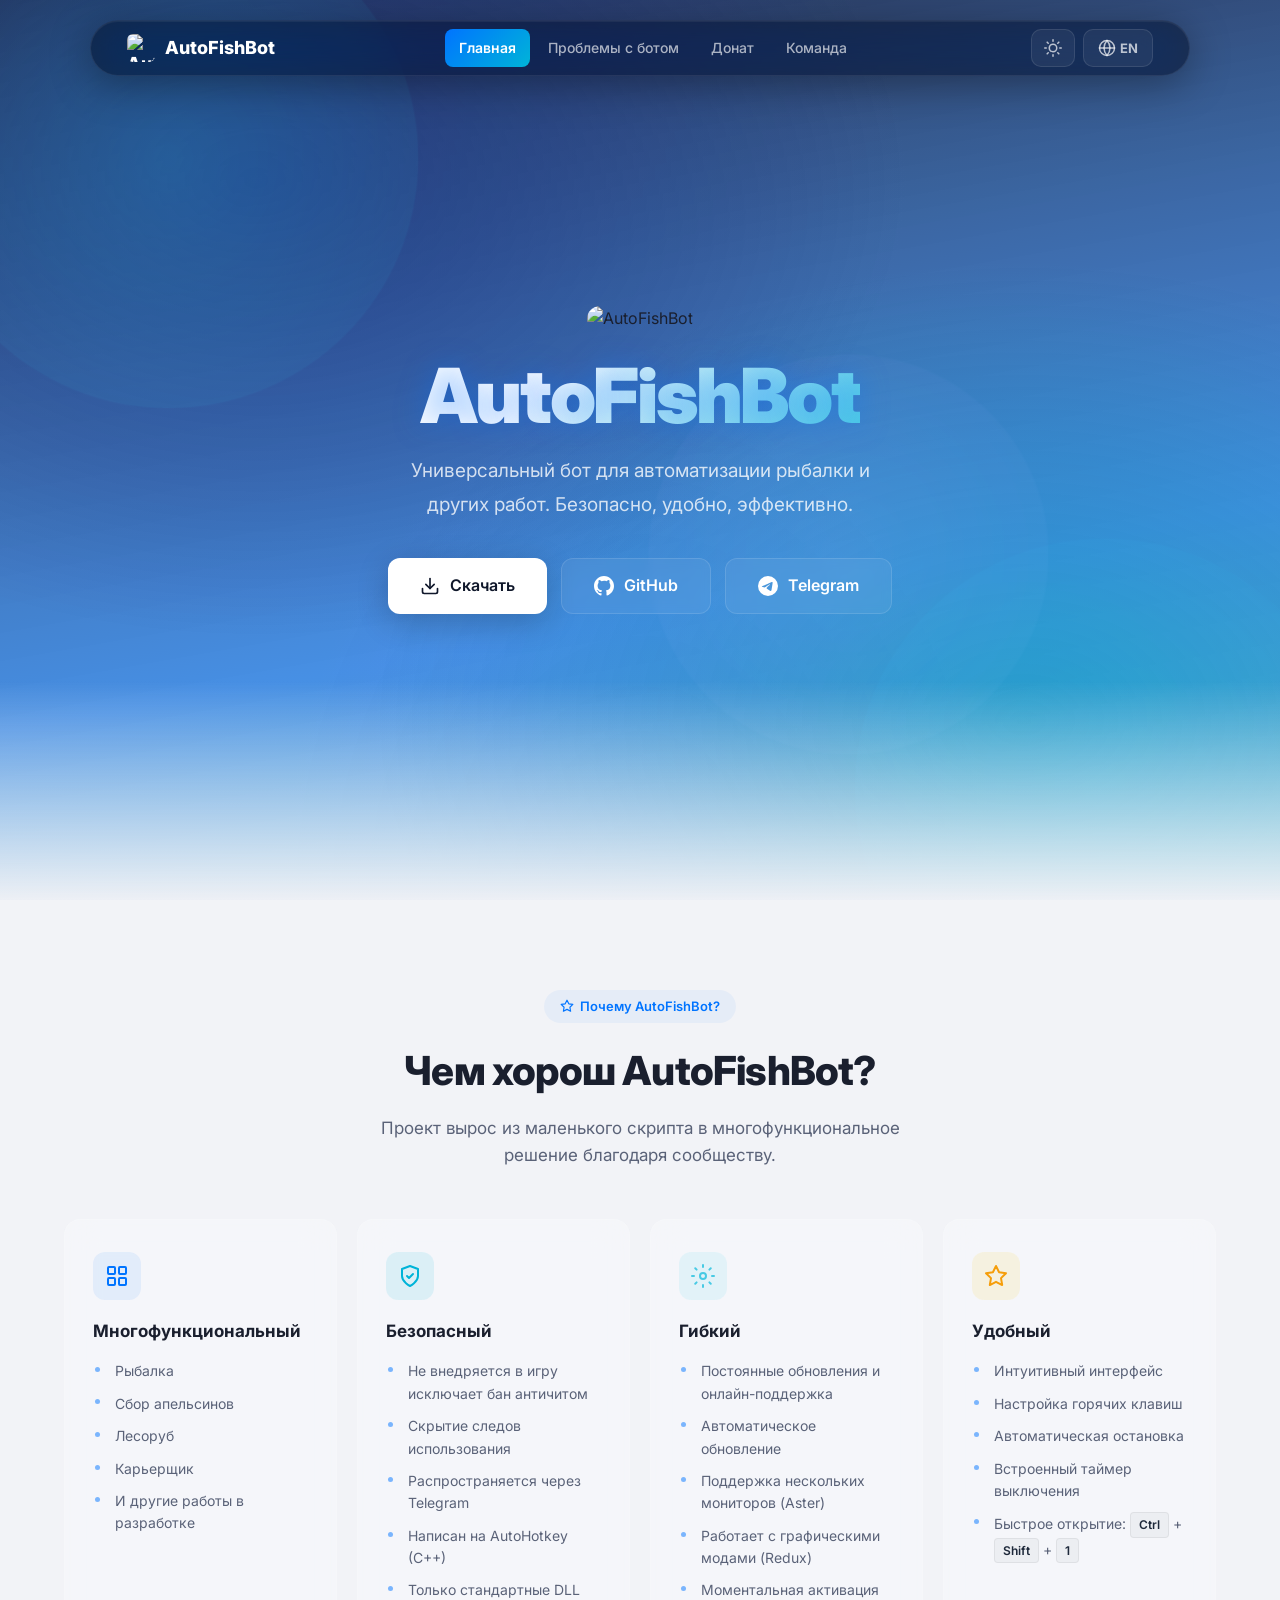
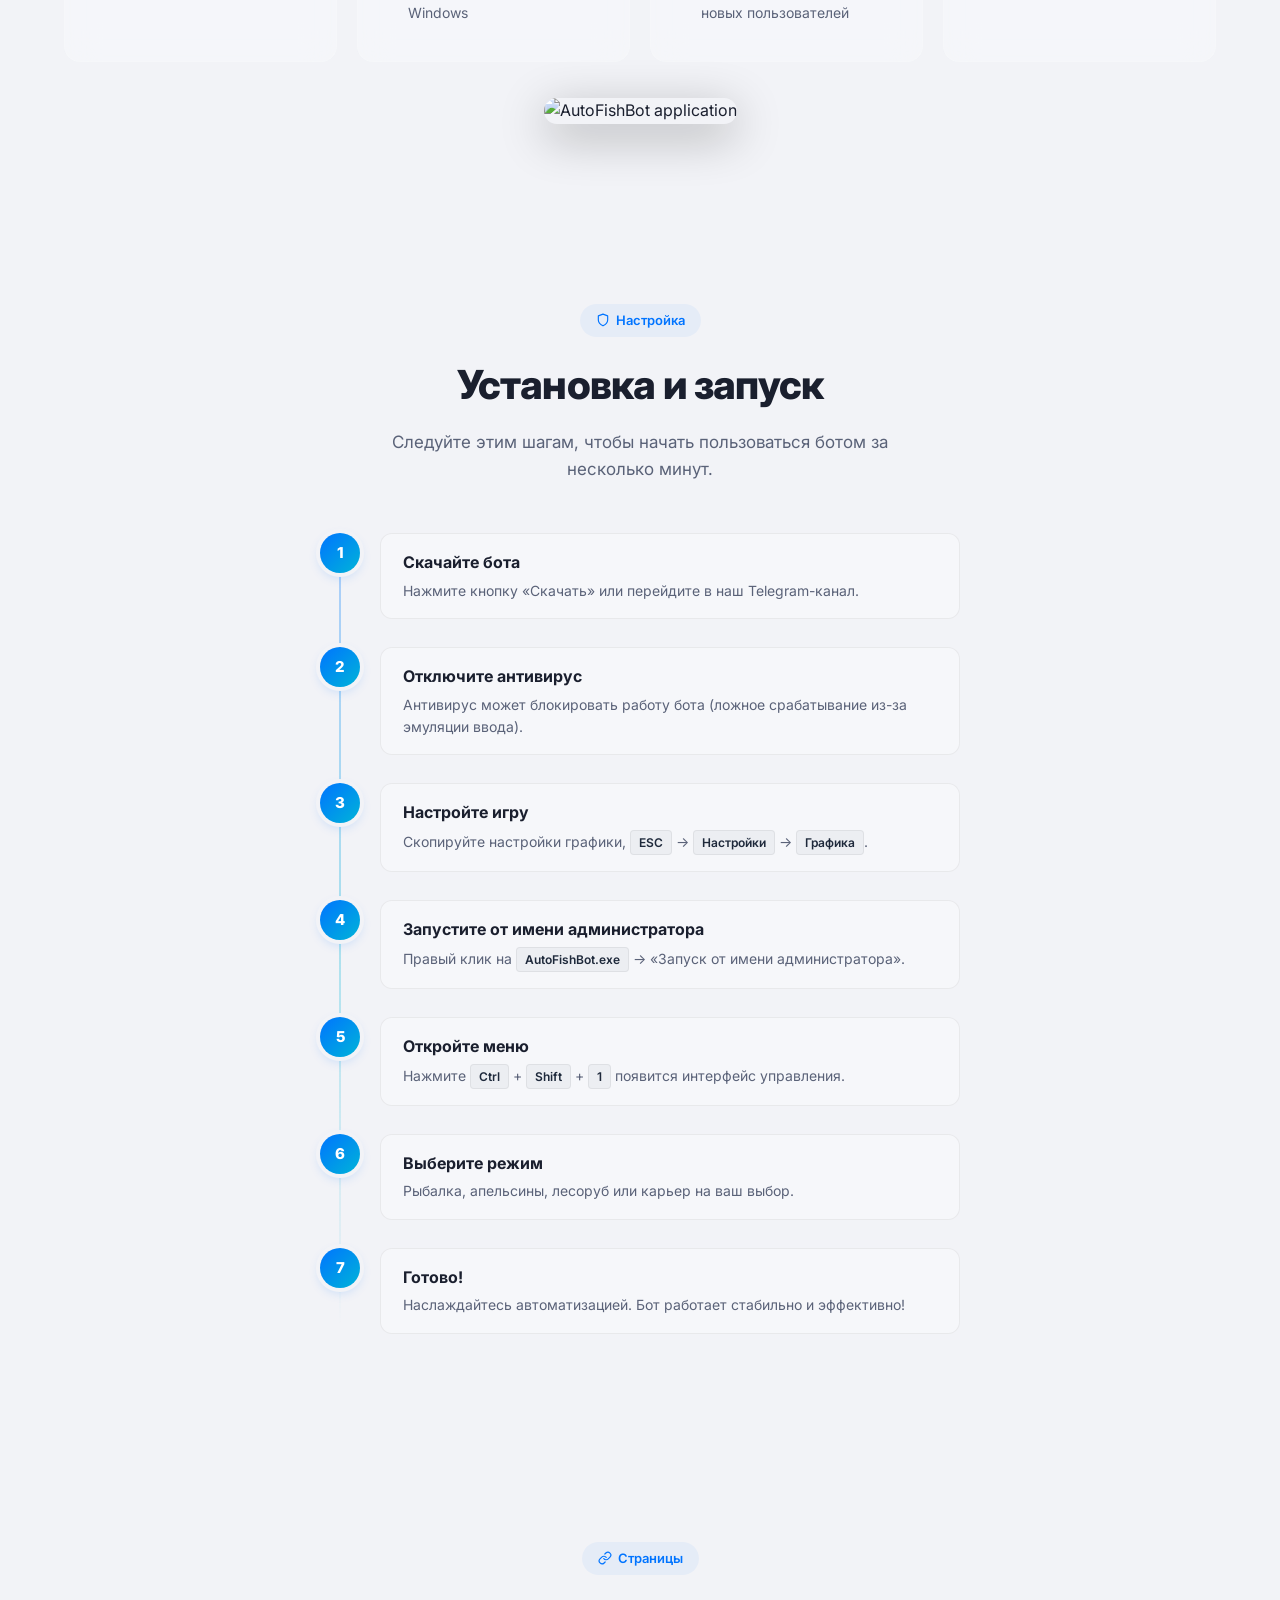
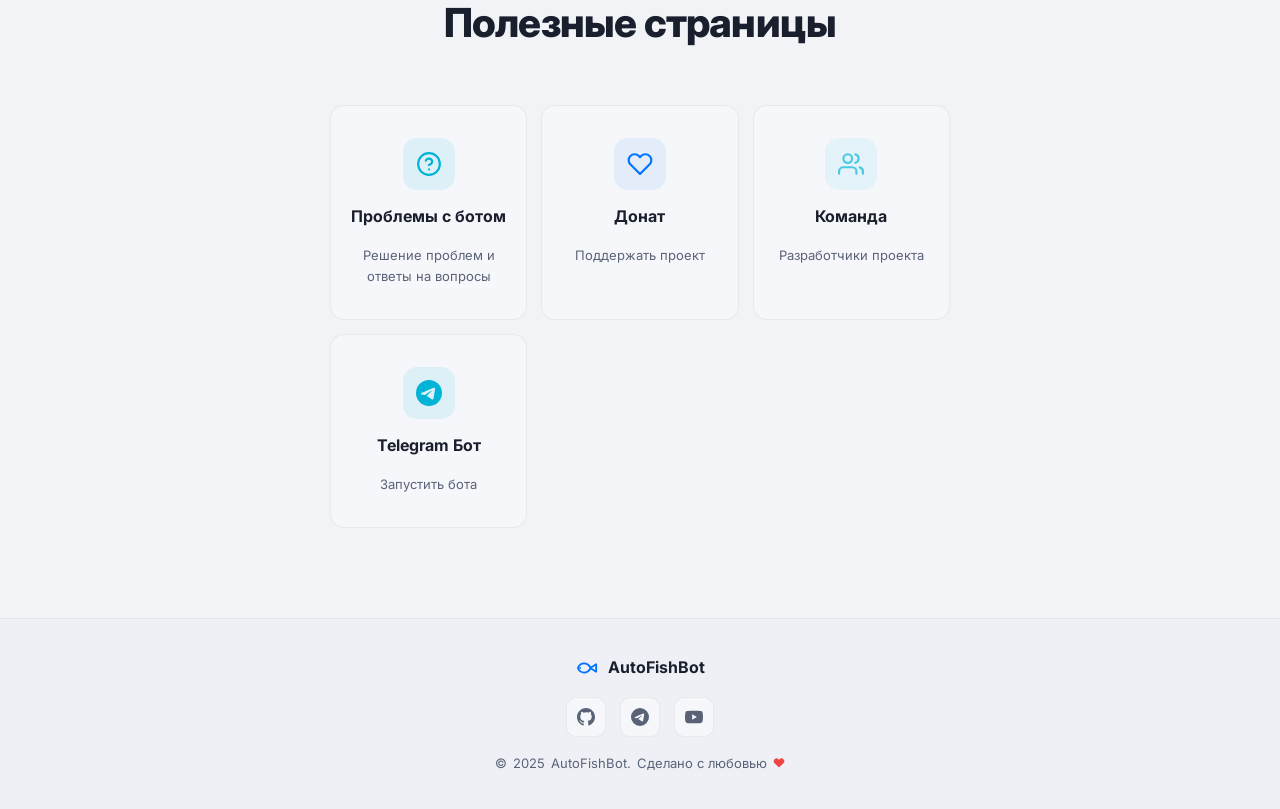
==== index.html @ ac45a5df "Initial commit - AutoFishBot site with multi-page structure and indexAFB SPA" ====
<!DOCTYPE html>
<html lang="ru" data-theme="light">
<head>
<meta charset="UTF-8">
<meta name="viewport" content="width=device-width, initial-scale=1.0">
<title>AutoFishBot — Universal bot for MajesticRP</title>
<meta name="description" content="Universal bot for automating fishing and other jobs on MajesticRP. Safe, convenient, efficient.">
<meta name="keywords" content="AutoFishBot, MajesticRP, fishing bot, automation, auto fish, AutoHotkey">
<meta property="og:title" content="AutoFishBot">
<meta property="og:description" content="Universal bot for automating fishing and other jobs. Safe, convenient, efficient.">
<meta property="og:image" content="https://s.fotora.ru/a2efa7c421a257b6.png">
<meta property="og:url" content="https://paultwelve.github.io/AutoFishBot-MajesticRP/">
<link rel="icon" type="image/png" href="https://s.fotora.ru/a2efa7c421a257b6.png">
<link rel="apple-touch-icon" href="https://s.fotora.ru/a2efa7c421a257b6.png">
<link href="https://fonts.googleapis.com/css2?family=Inter:wght@400;500;600;700;800;900&display=swap" rel="stylesheet">
<link rel="stylesheet" href="css/style.css">
</head>
<body>
<div class="global-particles"><div class="gp-dot"></div><div class="gp-dot"></div><div class="gp-dot"></div><div class="gp-dot"></div><div class="gp-dot"></div><div class="gp-dot"></div><div class="gp-dot"></div><div class="gp-dot"></div></div>

<nav>
  <div class="nav-brand" onclick="window.location.href='index.html'">
    <img src="https://s.fotora.ru/a2efa7c421a257b6.png" alt="AutoFishBot" style="width:28px;height:28px;border-radius:6px" loading="lazy">
    AutoFishBot
  </div>
  <div class="nav-center">
    <a href="index.html" class="active" data-key="nav_home">Главная</a>
    <a href="faq.html" data-key="nav_faq">Проблемы с ботом</a>
    <a href="donate.html" data-key="nav_donate">Донат</a>
    <a href="team.html" data-key="nav_team">Команда</a>
  </div>
  <div class="nav-actions">
    <button class="hamburger" onclick="toggleMobileMenu()" aria-label="Menu">
      <span></span><span></span><span></span>
    </button>
    <button class="theme-btn" onclick="toggleTheme()" aria-label="Toggle theme">
      <svg class="icon-sun" viewBox="0 0 24 24" fill="none" stroke="currentColor" stroke-width="2" stroke-linecap="round" stroke-linejoin="round">
        <circle cx="12" cy="12" r="5"/><line x1="12" y1="1" x2="12" y2="3"/><line x1="12" y1="21" x2="12" y2="23"/>
        <line x1="4.22" y1="4.22" x2="5.64" y2="5.64"/><line x1="18.36" y1="18.36" x2="19.78" y2="19.78"/>
        <line x1="1" y1="12" x2="3" y2="12"/><line x1="21" y1="12" x2="23" y2="12"/>
        <line x1="4.22" y1="19.78" x2="5.64" y2="18.36"/><line x1="18.36" y1="5.64" x2="19.78" y2="4.22"/>
      </svg>
      <svg class="icon-moon" viewBox="0 0 24 24" fill="none" stroke="currentColor" stroke-width="2" stroke-linecap="round" stroke-linejoin="round" style="display:none">
        <path d="M21 12.79A9 9 0 1 1 11.21 3 7 7 0 0 0 21 12.79z"/>
      </svg>
    </button>
    <button class="lang-btn" onclick="toggleLang()" aria-label="Switch language">
      <svg viewBox="0 0 24 24" fill="none" stroke="currentColor" stroke-width="2" stroke-linecap="round" stroke-linejoin="round">
        <circle cx="12" cy="12" r="10"/><line x1="2" y1="12" x2="22" y2="12"/><path d="M12 2a15.3 15.3 0 0 1 4 10 15.3 15.3 0 0 1-4 10 15.3 15.3 0 0 1-4-10 15.3 15.3 0 0 1 4-10z"/>
      </svg>
      <span id="lang-label">EN</span>
    </button>
  </div>
</nav>

<div class="mobile-overlay" id="mobileMenu" onclick="if(event.target===this)toggleMobileMenu()">
  <div class="mobile-menu" onclick="event.stopPropagation()">
    <div class="mobile-menu-header">
      <img src="https://s.fotora.ru/a2efa7c421a257b6.png" alt="AutoFishBot" style="width:32px;height:32px;border-radius:8px" loading="lazy">
      <span>AutoFishBot</span>
    </div>
    <div class="mobile-menu-links">
      <a href="index.html" class="active" data-key="nav_home">Главная</a>
      <a href="faq.html" data-key="nav_faq">Проблемы с ботом</a>
      <a href="donate.html" data-key="nav_donate">Донат</a>
      <a href="team.html" data-key="nav_team">Команда</a>
    </div>
  </div>
</div>

<main class="page-content">

<section class="hero">
  <div class="hero-light hero-light-1"></div>
  <div class="hero-light hero-light-2"></div>
  <div class="hero-light hero-light-3"></div>
  <div class="hero-bubbles"><div class="bubble"></div><div class="bubble"></div><div class="bubble"></div><div class="bubble"></div><div class="bubble"></div><div class="bubble"></div><div class="bubble"></div><div class="bubble"></div><div class="bubble"></div><div class="bubble"></div><div class="bubble"></div><div class="bubble"></div><div class="bubble"></div><div class="bubble"></div><div class="bubble"></div><div class="bubble"></div><div class="bubble"></div><div class="bubble"></div><div class="bubble"></div><div class="bubble"></div><div class="bubble"></div><div class="bubble"></div><div class="bubble"></div><div class="bubble"></div><div class="bubble"></div><div class="bubble"></div><div class="bubble"></div><div class="bubble"></div><div class="bubble"></div><div class="bubble"></div></div>
  <div class="hero-content">
    <div class="hero-icon">
      <img src="https://s.fotora.ru/a2efa7c421a257b6.png" alt="AutoFishBot" style="width:80px;height:80px;border-radius:16px" loading="lazy">
    </div>
    <h1><span data-key="hero_title">AutoFishBot</span></h1>
    <p data-key="hero_desc">Universal bot for automating fishing and other jobs. Safe, convenient, efficient.</p>
    <div class="hero-buttons">
      <a href="https://github.com/PaulTwelve/AutoFishBot-MajesticRP/raw/main/AutoFishBot.exe" class="btn btn-primary" target="_blank">
        <svg viewBox="0 0 24 24" fill="none" stroke="currentColor" stroke-width="2" stroke-linecap="round" stroke-linejoin="round">
          <path d="M21 15v4a2 2 0 0 1-2 2H5a2 2 0 0 1-2-2v-4"/><polyline points="7 10 12 15 17 10"/><line x1="12" y1="15" x2="12" y2="3"/>
        </svg>
        <span data-key="hero_download">Download</span>
      </a>
      <a href="https://github.com/PaulTwelve/AutoFishBot-MajesticRP" target="_blank" class="btn btn-outline">
        <svg viewBox="0 0 24 24" fill="currentColor"><path d="M12 0c-6.626 0-12 5.373-12 12 0 5.302 3.438 9.8 8.207 11.387.599.111.793-.261.793-.577v-2.234c-3.338.726-4.033-1.416-4.033-1.416-.546-1.387-1.333-1.756-1.333-1.756-1.089-.745.083-.729.083-.729 1.205.084 1.839 1.237 1.839 1.237 1.07 1.834 2.807 1.304 3.492.997.107-.775.418-1.305.762-1.604-2.665-.305-5.467-1.334-5.467-5.931 0-1.311.469-2.381 1.236-3.221-.124-.303-.535-1.524.117-3.176 0 0 1.008-.322 3.301 1.23A11.509 11.509 0 0 1 12 5.803c1.02.005 2.047.138 3.006.404 2.291-1.552 3.297-1.23 3.297-1.23.653 1.653.242 2.874.118 3.176.77.84 1.235 1.911 1.235 3.221 0 4.609-2.807 5.624-5.479 5.921.43.372.823 1.102.823 2.222v3.293c0 .319.192.694.801.576C20.566 21.797 24 17.3 24 12c0-6.627-5.373-12-12-12z"/></svg>
        <span data-key="hero_github">GitHub</span>
      </a>
      <a href="https://t.me/AutoFishBotMajesticRP" target="_blank" class="btn btn-outline">
        <svg viewBox="0 0 24 24" fill="currentColor"><path d="M11.944 0A12 12 0 0 0 0 12a12 12 0 0 0 12 12 12 12 0 0 0 12-12A12 12 0 0 0 12 0a12 12 0 0 0-.056 0zm4.962 7.224c.1-.002.321.023.465.14a.506.506 0 0 1 .171.325c.016.093.036.306.02.472-.18 1.898-.962 6.502-1.36 8.627-.168.9-.499 1.201-.82 1.23-.696.065-1.225-.46-1.9-.902-1.056-.693-1.653-1.124-2.678-1.8-1.185-.78-.417-1.21.258-1.91.177-.184 3.247-2.977 3.307-3.23.007-.032.014-.15-.056-.212s-.174-.041-.249-.024c-.106.024-1.793 1.14-5.061 3.345-.48.33-.913.49-1.302.48-.428-.008-1.252-.241-1.865-.44-.752-.245-1.349-.374-1.297-.789.027-.216.325-.437.893-.663 3.498-1.524 5.83-2.529 6.998-3.014 3.332-1.386 4.025-1.627 4.476-1.635z"/></svg>
        <span data-key="hero_telegram">Telegram</span>
      </a>
    </div>
  </div>
  <div class="hero-waves">
    <svg class="wave1" viewBox="0 0 2400 120" preserveAspectRatio="none" style="width:200%"><path d="M0,40 C400,0 800,80 1200,40 C1600,0 2000,80 2400,40 L2400,120 L0,120 Z" fill="rgba(255,255,255,.06)"/></svg>
    <svg class="wave2" viewBox="0 0 2400 120" preserveAspectRatio="none" style="width:200%"><path d="M0,60 C300,20 600,100 900,60 C1200,20 1500,100 1800,60 C2100,20 2400,100 2700,60 L2700,120 L0,120 Z" fill="rgba(255,255,255,.03)"/></svg>
    <svg class="wave3" viewBox="0 0 2400 120" preserveAspectRatio="none" style="width:200%"><path d="M0,80 C500,40 1000,120 1500,80 C2000,40 2500,120 3000,80 L3000,120 L0,120 Z" fill="rgba(255,255,255,.02)"/></svg>
  </div>
</section>

<section class="section" id="features">
  <div class="container">
    <div class="section-header fade-in">
      <div class="section-label">
        <svg viewBox="0 0 24 24" fill="none" stroke="currentColor" stroke-width="2" stroke-linecap="round" stroke-linejoin="round" style="width:14px;height:14px"><polygon points="12 2 15.09 8.26 22 9.27 17 14.14 18.18 21.02 12 17.77 5.82 21.02 7 14.14 2 9.27 8.91 8.26 12 2"/></svg>
        <span data-key="features_label">Why AutoFishBot?</span>
      </div>
      <h2 data-key="features_title">What makes AutoFishBot great?</h2>
      <p data-key="features_desc">The project grew from a small script into a multi-functional solution thanks to the community.</p>
    </div>
    <div class="features-grid">
      <div class="feature-card fade-up stagger-1">
        <div class="feature-icon" style="background:rgba(0,116,255,.08);color:var(--primary)">
          <svg viewBox="0 0 24 24" fill="none" stroke="currentColor" stroke-width="2" stroke-linecap="round" stroke-linejoin="round"><rect x="3" y="3" width="7" height="7" rx="1"/><rect x="14" y="3" width="7" height="7" rx="1"/><rect x="3" y="14" width="7" height="7" rx="1"/><rect x="14" y="14" width="7" height="7" rx="1"/></svg>
        </div>
        <h3 data-key="feat1_title">Multi-functional</h3>
        <ul><li data-key="feat1_1">Fishing</li><li data-key="feat1_2">Orange picking</li><li data-key="feat1_3">Lumberjack</li><li data-key="feat1_4">Quarry worker</li><li data-key="feat1_5">Other jobs in development</li></ul>
      </div>
      <div class="feature-card fade-up stagger-2">
        <div class="feature-icon" style="background:rgba(0,180,216,.1);color:var(--secondary)">
          <svg viewBox="0 0 24 24" fill="none" stroke="currentColor" stroke-width="2" stroke-linecap="round" stroke-linejoin="round"><path d="M12 22s8-4 8-10V5l-8-3-8 3v7c0 6 8 10 8 10z"/><path d="M9 12l2 2 4-4"/></svg>
        </div>
        <h3 data-key="feat2_title">Safe</h3>
        <ul><li data-key="feat2_1">Does not inject into the game no anticheat ban</li><li data-key="feat2_2">Hides usage traces</li><li data-key="feat2_3">Distributed via Telegram</li><li data-key="feat2_4">Written in AutoHotkey (C++)</li><li data-key="feat2_5">Standard Windows DLLs only</li></ul>
      </div>
      <div class="feature-card fade-up stagger-3">
        <div class="feature-icon" style="background:rgba(72,202,228,.1);color:var(--accent)">
          <svg viewBox="0 0 24 24" fill="none" stroke="currentColor" stroke-width="2" stroke-linecap="round" stroke-linejoin="round"><circle cx="12" cy="12" r="3"/><path d="M12 1v2m0 18v2M4.22 4.22l1.42 1.42m12.72 12.72l1.42 1.42M1 12h2m18 0h2M4.22 19.78l1.42-1.42M18.36 5.64l1.42-1.42"/></svg>
        </div>
        <h3 data-key="feat3_title">Flexible</h3>
        <ul><li data-key="feat3_1">Regular updates and online support</li><li data-key="feat3_2">Auto-update</li><li data-key="feat3_3">Multi-monitor support (Aster)</li><li data-key="feat3_4">Works with graphic mods (Redux)</li><li data-key="feat3_5">Instant activation for new users</li></ul>
      </div>
      <div class="feature-card fade-up stagger-4">
        <div class="feature-icon" style="background:rgba(255,193,7,.1);color:#F59E0B">
          <svg viewBox="0 0 24 24" fill="none" stroke="currentColor" stroke-width="2" stroke-linecap="round" stroke-linejoin="round"><polygon points="12 2 15.09 8.26 22 9.27 17 14.14 18.18 21.02 12 17.77 5.82 21.02 7 14.14 2 9.27 8.91 8.26 12 2"/></svg>
        </div>
        <h3 data-key="feat4_title">Convenient</h3>
        <ul><li data-key="feat4_1">Intuitive interface</li><li data-key="feat4_2">Hotkey configuration</li><li data-key="feat4_3">Auto-stop</li><li data-key="feat4_4">Built-in shutdown timer</li><li data-key="feat4_5">Quick open: <kbd>Ctrl</kbd> + <kbd>Shift</kbd> + <kbd>1</kbd></li></ul>
      </div>
    </div>
    <div class="showcase-img fade-in">
      <img src="https://s.fotora.ru/f56ee05932861f01.gif" alt="AutoFishBot application" style="max-width:90%;border-radius:16px;box-shadow:0 12px 48px rgba(0,0,0,.3)" loading="lazy">
    </div>
  </div>
</section>

<section class="section section-alt" id="setup">
  <div class="container">
    <div class="section-header fade-in">
      <div class="section-label">
        <svg viewBox="0 0 24 24" fill="none" stroke="currentColor" stroke-width="2" stroke-linecap="round" stroke-linejoin="round" style="width:14px;height:14px"><path d="M12 22s8-4 8-10V5l-8-3-8 3v7c0 6 8 10 8 10z"/></svg>
        <span data-key="setup_label">Setup</span>
      </div>
      <h2 data-key="setup_title">Installation & Launch</h2>
      <p data-key="setup_desc">Follow these steps to start using the bot in minutes.</p>
    </div>
    <div class="setup-steps">
      <div class="setup-step slide-right stagger-1">
        <div class="step-num">1</div>
        <div class="step-content">
          <h3 data-key="step1_title">Download the bot</h3>
          <p data-key="step1_desc">Click the "Download" button or join our Telegram channel.</p>
        </div>
      </div>
      <div class="setup-step slide-right stagger-2">
        <div class="step-num">2</div>
        <div class="step-content">
          <h3 data-key="step2_title">Disable antivirus</h3>
          <p data-key="step2_desc">Antivirus may block the bot (false positive due to input emulation).</p>
        </div>
      </div>
      <div class="setup-step slide-right stagger-3">
        <div class="step-num">3</div>
        <div class="step-content">
          <h3 data-key="step3_title">Configure the game</h3>
          <p data-key="step3_desc">Copy the graphics settings, <kbd>ESC</kbd> → <kbd>Settings</kbd> → <kbd>Graphics</kbd>.</p>
        </div>
      </div>
      <div class="setup-step slide-right stagger-4">
        <div class="step-num">4</div>
        <div class="step-content">
          <h3 data-key="step4_title">Run as administrator</h3>
          <p data-key="step4_desc">Right-click <kbd>AutoFishBot.exe</kbd> → "Run as administrator".</p>
        </div>
      </div>
      <div class="setup-step slide-right stagger-5">
        <div class="step-num">5</div>
        <div class="step-content">
          <h3 data-key="step5_title">Open the menu</h3>
          <p data-key="step5_desc">Press <kbd>Ctrl</kbd> + <kbd>Shift</kbd> + <kbd>1</kbd> the control interface appears.</p>
        </div>
      </div>
      <div class="setup-step slide-right stagger-6">
        <div class="step-num">6</div>
        <div class="step-content">
          <h3 data-key="step6_title">Choose a mode</h3>
          <p data-key="step6_desc">Fishing, oranges, lumberjack, or quarry your choice.</p>
        </div>
      </div>
      <div class="setup-step slide-right stagger-7">
        <div class="step-num">7</div>
        <div class="step-content">
          <h3 data-key="step7_title">Done!</h3>
          <p data-key="step7_desc">Enjoy automation. The bot works stably and efficiently!</p>
        </div>
      </div>
    </div>
  </div>
</section>

<section class="section section-alt" id="links">
  <div class="container">
    <div class="section-header fade-in">
      <div class="section-label">
        <svg viewBox="0 0 24 24" fill="none" stroke="currentColor" stroke-width="2" stroke-linecap="round" stroke-linejoin="round" style="width:14px;height:14px"><path d="M10 13a5 5 0 0 0 7.54.54l3-3a5 5 0 0 0-7.07-7.07l-1.72 1.71"/><path d="M14 11a5 5 0 0 0-7.54-.54l-3 3a5 5 0 0 0 7.07 7.07l1.71-1.71"/></svg>
        <span data-key="links_label">Pages</span>
      </div>
      <h2 data-key="links_title">Useful Pages</h2>
    </div>
    <div class="links-grid">
      <a href="faq.html" class="link-card scale-in">
        <div class="link-card-icon" style="background:rgba(0,180,216,.1);color:var(--secondary)">
          <svg viewBox="0 0 24 24" fill="none" stroke="currentColor" stroke-width="2" stroke-linecap="round" stroke-linejoin="round"><circle cx="12" cy="12" r="10"/><path d="M9.09 9a3 3 0 0 1 5.83 1c0 2-3 3-3 3"/><line x1="12" y1="17" x2="12.01" y2="17"/></svg>
        </div>
        <h3 data-key="links_faq_title">Bot Issues</h3>
        <p data-key="links_faq_desc">Solutions and answers</p>
      </a>
      <a href="donate.html" class="link-card scale-in">
        <div class="link-card-icon" style="background:rgba(0,116,255,.08);color:var(--primary)">
          <svg viewBox="0 0 24 24" fill="none" stroke="currentColor" stroke-width="2" stroke-linecap="round" stroke-linejoin="round"><path d="M20.84 4.61a5.5 5.5 0 0 0-7.78 0L12 5.67l-1.06-1.06a5.5 5.5 0 0 0-7.78 7.78l1.06 1.06L12 21.23l7.78-7.78 1.06-1.06a5.5 5.5 0 0 0 0-7.78z"/></svg>
        </div>
        <h3 data-key="links_donate_title">Donate</h3>
        <p data-key="links_donate_desc">Support the project</p>
      </a>
      <a href="team.html" class="link-card scale-in">
        <div class="link-card-icon" style="background:rgba(72,202,228,.1);color:var(--accent)">
          <svg viewBox="0 0 24 24" fill="none" stroke="currentColor" stroke-width="2" stroke-linecap="round" stroke-linejoin="round"><path d="M17 21v-2a4 4 0 0 0-4-4H5a4 4 0 0 0-4 4v2"/><circle cx="9" cy="7" r="4"/><path d="M23 21v-2a4 4 0 0 0-3-3.87"/><path d="M16 3.13a4 4 0 0 1 0 7.75"/></svg>
        </div>
        <h3 data-key="links_team_title">Team</h3>
        <p data-key="links_team_desc">Project developers</p>
      </a>
      <a href="https://t.me/Panel_AutoFishBot?start=start" target="_blank" class="link-card scale-in">
        <div class="link-card-icon" style="background:rgba(0,180,216,.1);color:var(--secondary)">
          <svg viewBox="0 0 24 24" fill="currentColor"><path d="M11.944 0A12 12 0 0 0 0 12a12 12 0 0 0 12 12 12 12 0 0 0 12-12A12 12 0 0 0 12 0a12 12 0 0 0-.056 0zm4.962 7.224c.1-.002.321.023.465.14a.506.506 0 0 1 .171.325c.016.093.036.306.02.472-.18 1.898-.962 6.502-1.36 8.627-.168.9-.499 1.201-.82 1.23-.696.065-1.225-.46-1.9-.902-1.056-.693-1.653-1.124-2.678-1.8-1.185-.78-.417-1.21.258-1.91.177-.184 3.247-2.977 3.307-3.23.007-.032.014-.15-.056-.212s-.174-.041-.249-.024c-.106.024-1.793 1.14-5.061 3.345-.48.33-.913.49-1.302.48-.428-.008-1.252-.241-1.865-.44-.752-.245-1.349-.374-1.297-.789.027-.216.325-.437.893-.663 3.498-1.524 5.83-2.529 6.998-3.014 3.332-1.386 4.025-1.627 4.476-1.635z"/></svg>
        </div>
        <h3 data-key="links_bot_title">Telegram Bot</h3>
        <p data-key="links_bot_desc">Launch the bot</p>
      </a>
    </div>
  </div>
</section>

</main>

<footer>
  <div class="container">
    <div class="footer-content">
      <div class="footer-brand">
        <svg viewBox="0 0 24 24" fill="none" stroke="currentColor" stroke-width="2" stroke-linecap="round" stroke-linejoin="round" style="width:22px;height:22px;color:var(--primary)"><path d="M2 12c0 0 2-5 7-5 3.5 0 5.5 2.5 6.5 4 .3.5.3 1.5 0 2-1 1.5-3 4-6.5 4-5 0-7-5-7-5z"/><path d="M15.5 12L22 8v8l-6.5-4z"/><circle cx="4.5" cy="12" r="1" fill="currentColor" stroke="none"/></svg>
        <span>AutoFishBot</span>
      </div>
      <div class="footer-links">
        <a href="https://github.com/PaulTwelve/AutoFishBot-MajesticRP" target="_blank">
          <svg viewBox="0 0 24 24" fill="currentColor" style="width:18px;height:18px"><path d="M12 0c-6.626 0-12 5.373-12 12 0 5.302 3.438 9.8 8.207 11.387.599.111.793-.261.793-.577v-2.234c-3.338.726-4.033-1.416-4.033-1.416-.546-1.387-1.333-1.756-1.333-1.756-1.089-.745.083-.729.083-.729 1.205.084 1.839 1.237 1.839 1.237 1.07 1.834 2.807 1.304 3.492.997.107-.775.418-1.305.762-1.604-2.665-.305-5.467-1.334-5.467-5.931 0-1.311.469-2.381 1.236-3.221-.124-.303-.535-1.524.117-3.176 0 0 1.008-.322 3.301 1.23A11.509 11.509 0 0 1 12 5.803c1.02.005 2.047.138 3.006.404 2.291-1.552 3.297-1.23 3.297-1.23.653 1.653.242 2.874.118 3.176.77.84 1.235 1.911 1.235 3.221 0 4.609-2.807 5.624-5.479 5.921.43.372.823 1.102.823 2.222v3.293c0 .319.192.694.801.576C20.566 21.797 24 17.3 24 12c0-6.627-5.373-12-12-12z"/></svg>
        </a>
        <a href="https://t.me/AutoFishBotMajesticRP" target="_blank">
          <svg viewBox="0 0 24 24" fill="currentColor" style="width:18px;height:18px"><path d="M11.944 0A12 12 0 0 0 0 12a12 12 0 0 0 12 12 12 12 0 0 0 12-12A12 12 0 0 0 12 0a12 12 0 0 0-.056 0zm4.962 7.224c.1-.002.321.023.465.14a.506.506 0 0 1 .171.325c.016.093.036.306.02.472-.18 1.898-.962 6.502-1.36 8.627-.168.9-.499 1.201-.82 1.23-.696.065-1.225-.46-1.9-.902-1.056-.693-1.653-1.124-2.678-1.8-1.185-.78-.417-1.21.258-1.91.177-.184 3.247-2.977 3.307-3.23.007-.032.014-.15-.056-.212s-.174-.041-.249-.024c-.106.024-1.793 1.14-5.061 3.345-.48.33-.913.49-1.302.48-.428-.008-1.252-.241-1.865-.44-.752-.245-1.349-.374-1.297-.789.027-.216.325-.437.893-.663 3.498-1.524 5.83-2.529 6.998-3.014 3.332-1.386 4.025-1.627 4.476-1.635z"/></svg>
        </a>
        <a href="https://www.youtube.com/watch?v=PIBI8zAjR3E" target="_blank">
          <svg viewBox="0 0 24 24" fill="currentColor" style="width:18px;height:18px"><path d="M23.498 6.186a3.016 3.016 0 0 0-2.122-2.136C19.505 3.545 12 3.545 12 3.545s-7.505 0-9.377.505A3.017 3.017 0 0 0 .502 6.186C0 8.07 0 12 0 12s0 3.93.502 5.814a3.016 3.016 0 0 0 2.122 2.136c1.871.505 9.376.505 9.376.505s7.505 0 9.377-.505a3.015 3.015 0 0 0 2.122-2.136C24 15.93 24 12 24 12s0-3.93-.502-5.814zM9.545 15.568V8.432L15.818 12l-6.273 3.568z"/></svg>
        </a>
      </div>
      <p class="footer-copy">&copy; <span data-key="footer_year">2025</span> AutoFishBot. <span data-key="footer_text">Made with love</span> <svg viewBox="0 0 24 24" fill="currentColor" style="width:12px;height:12px;display:inline;vertical-align:middle;color:#ef4444"><path d="M20.84 4.61a5.5 5.5 0 0 0-7.78 0L12 5.67l-1.06-1.06a5.5 5.5 0 0 0-7.78 7.78l1.06 1.06L12 21.23l7.78-7.78 1.06-1.06a5.5 5.5 0 0 0 0-7.78z"/></svg></p>
    </div>
  </div>
</footer>

<button class="scroll-top" aria-label="Scroll to top">
  <svg viewBox="0 0 24 24" fill="none" stroke="currentColor" stroke-width="2.5" stroke-linecap="round" stroke-linejoin="round"><polyline points="18 15 12 9 6 15"/></svg>
</button>

<script src="js/script.js"></script>
</body>
</html>
---- css/style.css ----
*,*::before,*::after{box-sizing:border-box;margin:0;padding:0}
:root{--primary:#0074FF;--primary-dark:#0056c7;--secondary:#00B4D8;--accent:#48CAE4}
[data-theme="light"]{--bg:#eef0f5;--bg-alt:#f2f3f7;--card:#f6f7fa;--card-hover:#eff1f5;--text:#1a1f2e;--text-light:#5a6278;--border:rgba(0,0,0,.06);--shadow:0 4px 24px rgba(0,0,0,.04);--shadow-lg:0 12px 48px rgba(0,0,0,.07);--nav-bg:rgba(238,240,245,.88);--glow:rgba(0,116,255,.05);--code-bg:#eceef2;--code-text:#1e293b;--hero-from:#020b2e;--hero-via:#003a8a;--hero-to:#0066dd;--hero-end:#0099bb;--section-alt:#f2f3f7;--team-avatar:#e2e6ed;--badge-active:#10b981;--badge-left:#ef4444;--glass:rgba(246,247,250,.75)}
[data-theme="dark"]{--bg:#080c1a;--bg-alt:#0c1124;--card:#121b38;--card-hover:#162044;--text:#e2e8f0;--text-light:#8899b4;--border:rgba(255,255,255,.04);--shadow:0 4px 24px rgba(0,0,0,.35);--shadow-lg:0 12px 48px rgba(0,0,0,.45);--nav-bg:rgba(8,12,26,.88);--glow:rgba(0,116,255,.06);--code-bg:#1a2045;--code-text:#c8d6e5;--hero-from:#020515;--hero-via:#002060;--hero-to:#003d99;--hero-end:#006688;--section-alt:#0a0f24;--team-avatar:#1a2045;--badge-active:#059669;--badge-left:#dc2626;--glass:rgba(18,27,56,.55)}
html{scroll-behavior:smooth}
body{font-family:'Inter',system-ui,-apple-system,sans-serif;background:var(--bg);color:var(--text);line-height:1.6;overflow-x:hidden;transition:background .3s,color .3s}
a{color:var(--primary);text-decoration:none}
::selection{background:rgba(0,116,255,.2);color:inherit}
.container{max-width:1200px;margin:0 auto;padding:0 24px}
kbd{display:inline-block;padding:2px 8px;border-radius:4px;font-family:inherit;font-size:12px;font-weight:600;background:var(--code-bg);color:var(--code-text);border:1px solid var(--border)}
::-webkit-scrollbar{width:6px}
::-webkit-scrollbar-track{background:transparent}
::-webkit-scrollbar-thumb{background:var(--primary);border-radius:3px}
nav{position:fixed;top:20px;left:50%;transform:translateX(-50%);z-index:1000;max-width:1100px;width:90%;border-radius:999px;background:rgba(10,15,30,.55);backdrop-filter:blur(24px) saturate(180%);-webkit-backdrop-filter:blur(24px) saturate(180%);border:1px solid rgba(255,255,255,.08);box-shadow:0 8px 40px rgba(0,0,0,.35),inset 0 1px 0 rgba(255,255,255,.05);height:56px;display:flex;align-items:center;justify-content:space-between;padding:0 36px;transition:all .4s cubic-bezier(.34,1.56,.64,1)}nav:hover{transform:translateX(-50%) scale(1.02);background:rgba(15,22,40,.7);box-shadow:0 8px 50px rgba(0,116,255,.12),0 8px 40px rgba(0,0,0,.35),inset 0 1px 0 rgba(255,255,255,.08)}
.nav-brand{display:flex;align-items:center;gap:10px;font-weight:800;font-size:18px;color:#fff;cursor:pointer}
.nav-brand svg{width:26px;height:26px;color:var(--primary)}
.nav-center{display:flex;align-items:center;gap:4px}
.nav-center a{padding:8px 14px;border-radius:8px;font-size:14px;font-weight:500;color:rgba(255,255,255,.65);cursor:pointer;transition:all .25s}
.nav-center a:hover,.nav-center a.active{background:rgba(255,255,255,.08);color:#fff}
.nav-center a.active{background:linear-gradient(135deg,#0074ff,#00b4d8);font-weight:600}
.nav-actions{display:flex;align-items:center;gap:8px}
.theme-btn,.lang-btn{display:flex;align-items:center;justify-content:center;height:38px;border-radius:10px;border:1px solid rgba(255,255,255,.1);background:rgba(255,255,255,.06);cursor:pointer;font-size:13px;font-weight:600;font-family:inherit;color:rgba(255,255,255,.7);transition:all .25s}
.theme-btn{width:44px}
.lang-btn{padding:0 14px;gap:4px}
.theme-btn:hover,.lang-btn:hover{border-color:rgba(255,255,255,.25);color:#fff;background:rgba(255,255,255,.1)}
.theme-btn svg,.lang-btn svg{width:18px;height:18px}
.lang-btn span{font-size:13px;font-weight:700}
.page{display:none;animation:fadePage .35s ease}
.page.active{display:block}
@keyframes fadePage{from{opacity:0;transform:translateY(12px)}to{opacity:1;transform:translateY(0)}}
.hero{min-height:100vh;display:flex;align-items:center;justify-content:center;text-align:center;position:relative;padding:100px 24px 80px;background:radial-gradient(ellipse at 20% 20%,rgba(30,58,138,.7) 0%,transparent 45%),radial-gradient(ellipse at 80% 80%,rgba(8,145,178,.55) 0%,transparent 45%),radial-gradient(ellipse at 50% 100%,rgba(120,80,255,.12) 0%,transparent 40%),linear-gradient(170deg,rgba(2,11,46,.85) 0%,rgba(0,58,138,.75) 35%,rgba(0,102,221,.7) 65%,rgba(0,153,187,.65) 100%),url('https://s.fotora.ru/9a0da418058eaffe.jpeg') center/cover;overflow:hidden}.hero::after{content:'';position:absolute;left:0;right:0;bottom:-1px;height:220px;background:linear-gradient(to bottom,transparent,var(--bg));pointer-events:none;z-index:3}
.hero-light{position:absolute;border-radius:50%;opacity:.35;mix-blend-mode:screen;pointer-events:none;transform:translateZ(0)}.hero-light-1{width:500px;height:500px;background:radial-gradient(circle,rgba(0,180,216,.6),transparent);top:-10%;left:-5%}.hero-light-2{width:500px;height:500px;background:radial-gradient(circle,rgba(0,116,255,.5),transparent);bottom:-15%;right:-5%}.hero-light-3{width:400px;height:400px;background:radial-gradient(circle,rgba(120,80,255,.4),transparent);top:40%;left:50%}
.hero-bubbles{position:absolute;inset:0;pointer-events:none;overflow:hidden}
.bubble{position:absolute;border-radius:50%;background:rgba(255,255,255,.04);animation:bubbleUp linear infinite}
.bubble:nth-child(1){width:12px;height:12px;left:15%;bottom:-20px;animation-duration:8s}
.bubble:nth-child(2){width:24px;height:24px;left:45%;bottom:-30px;animation-duration:12s;animation-delay:2s}
.bubble:nth-child(3){width:16px;height:16px;left:70%;bottom:-20px;animation-duration:10s;animation-delay:4s}
.bubble:nth-child(4){width:8px;height:8px;left:85%;bottom:-15px;animation-duration:7s;animation-delay:1s}
.bubble:nth-child(5){width:20px;height:20px;left:25%;bottom:-25px;animation-duration:14s;animation-delay:3s}
.bubble:nth-child(6){width:10px;height:10px;left:55%;bottom:-15px;animation-duration:9s;animation-delay:5s}
.bubble:nth-child(7){width:18px;height:18px;left:10%;bottom:-25px;animation-duration:13s;animation-delay:1.5s}
.bubble:nth-child(8){width:7px;height:7px;left:35%;bottom:-12px;animation-duration:6s;animation-delay:3.5s}
.bubble:nth-child(9){width:14px;height:14px;left:65%;bottom:-22px;animation-duration:11s;animation-delay:0.5s}
.bubble:nth-child(10){width:22px;height:22px;left:90%;bottom:-28px;animation-duration:15s;animation-delay:4.5s}
.bubble:nth-child(11){width:9px;height:9px;left:5%;bottom:-18px;animation-duration:7.5s;animation-delay:2.5s}
.bubble:nth-child(12){width:16px;height:16px;left:75%;bottom:-24px;animation-duration:10.5s;animation-delay:6s}
.bubble:nth-child(13){width:11px;height:11px;left:40%;bottom:-16px;animation-duration:8.5s;animation-delay:0.8s}
.bubble:nth-child(14){width:19px;height:19px;left:50%;bottom:-26px;animation-duration:12.5s;animation-delay:5.2s}
.bubble:nth-child(15){width:6px;height:6px;left:30%;bottom:-10px;animation-duration:5.5s;animation-delay:3.8s}
.bubble:nth-child(16){width:13px;height:13px;left:95%;bottom:-20px;animation-duration:9.5s;animation-delay:1.2s}
.bubble:nth-child(17){width:21px;height:21px;left:60%;bottom:-30px;animation-duration:14.5s;animation-delay:4s}
.bubble:nth-child(18){width:8px;height:8px;left:20%;bottom:-14px;animation-duration:6.5s;animation-delay:7s}
.bubble:nth-child(19){width:15px;height:15px;left:33%;bottom:-22px;animation-duration:11s;animation-delay:1.8s}
.bubble:nth-child(20){width:10px;height:10px;left:72%;bottom:-18px;animation-duration:8.5s;animation-delay:4.2s}
.bubble:nth-child(21){width:18px;height:18px;left:8%;bottom:-28px;animation-duration:13.5s;animation-delay:0.3s}
.bubble:nth-child(22){width:7px;height:7px;left:58%;bottom:-12px;animation-duration:6s;animation-delay:5.5s}
.bubble:nth-child(23){width:13px;height:13px;left:42%;bottom:-20px;animation-duration:9.5s;animation-delay:2.2s}
.bubble:nth-child(24){width:20px;height:20px;left:88%;bottom:-26px;animation-duration:14s;animation-delay:6.8s}
.bubble:nth-child(25){width:9px;height:9px;left:17%;bottom:-16px;animation-duration:7s;animation-delay:3.3s}
.bubble:nth-child(26){width:17px;height:17px;left:63%;bottom:-24px;animation-duration:12s;animation-delay:0.9s}
.bubble:nth-child(27){width:6px;height:6px;left:48%;bottom:-10px;animation-duration:5s;animation-delay:4.8s}
.bubble:nth-child(28){width:14px;height:14px;left:82%;bottom:-22px;animation-duration:10s;animation-delay:1.5s}
.bubble:nth-child(29){width:22px;height:22px;left:28%;bottom:-30px;animation-duration:15.5s;animation-delay:5.8s}
.bubble:nth-child(30){width:11px;height:11px;left:53%;bottom:-18px;animation-duration:8s;animation-delay:2.8s}
@keyframes bubbleUp{0%{transform:translateY(0) scale(1);opacity:0}10%{opacity:1}90%{opacity:.6}100%{transform:translateY(-110vh) scale(.4);opacity:0}}
.hero-waves{position:absolute;bottom:0;left:0;right:0;height:100px;overflow:hidden;line-height:0}
.hero-waves svg{position:absolute;bottom:0;width:200%;height:100%}
.wave1{animation:waveAnim 14s ease-in-out infinite;opacity:.12}
.wave2{animation:waveAnim 20s ease-in-out infinite reverse;opacity:.07;bottom:-8px}
.wave3{animation:waveAnim 26s ease-in-out infinite;opacity:.04;bottom:-16px}
@keyframes waveAnim{0%{transform:translateX(0)}25%{transform:translateX(-15%)}50%{transform:translateX(-25%)}75%{transform:translateX(-15%)}100%{transform:translateX(0)}}
.hero-content{position:relative;z-index:2;max-width:800px}
.hero-icon{margin-bottom:24px;display:inline-block;animation:fishFloat 4s ease-in-out infinite}
@keyframes fishFloat{0%,100%{transform:translateY(0) rotate(-2deg)}50%{transform:translateY(-10px) rotate(2deg)}}
.hero-icon svg{width:72px;height:72px;color:var(--accent);filter:drop-shadow(0 0 60px rgba(72,202,228,.12))}
.hero h1{font-size:clamp(42px,8vw,76px);font-weight:900;color:#fff;line-height:1.05;margin-bottom:18px;letter-spacing:-.03em;text-shadow:0 0 30px rgba(0,116,255,.35)}
.hero h1 span{background:linear-gradient(135deg,#fff 30%,var(--accent) 100%);-webkit-background-clip:text;-webkit-text-fill-color:transparent;background-clip:text}
.hero p{font-size:clamp(16px,2.5vw,19px);color:rgba(255,255,255,.78);margin-bottom:36px;max-width:500px;margin-left:auto;margin-right:auto;line-height:1.8}
.hero-buttons{display:flex;gap:14px;justify-content:center;flex-wrap:wrap}
.btn{display:inline-flex;align-items:center;gap:10px;padding:14px 32px;border-radius:12px;font-size:16px;font-weight:600;font-family:inherit;cursor:pointer;transition:all .3s cubic-bezier(.34,1.56,.64,1);border:none;text-decoration:none}
.btn-primary{background:#fff;color:#0f172a;box-shadow:0 8px 32px rgba(0,0,0,.2)}
.btn-primary:hover{transform:translateY(-3px) scale(1.03);box-shadow:0 12px 40px rgba(0,0,0,.3),0 0 40px rgba(0,116,255,.35)}
.btn-primary svg{width:20px;height:20px}
.btn-outline{background:rgba(255,255,255,.06);color:#fff;border:1.5px solid rgba(255,255,255,.12);backdrop-filter:blur(4px)}
.btn-outline:hover{background:rgba(255,255,255,.1);border-color:rgba(255,255,255,.25);transform:translateY(-3px) scale(1.02)}
.btn-outline svg{width:20px;height:20px}
.page-header{padding:100px 0 60px;background:linear-gradient(160deg,var(--hero-from),var(--hero-via));position:relative;overflow:hidden}
.page-header .grid{position:absolute;inset:0;background-image:linear-gradient(rgba(255,255,255,.02) 1px,transparent 1px),linear-gradient(90deg,rgba(255,255,255,.02) 1px,transparent 1px);background-size:60px 60px;pointer-events:none}
.page-header .bubbles{position:absolute;inset:0;pointer-events:none;overflow:hidden}
.page-header .bubbles div{position:absolute;border-radius:50%;background:rgba(255,255,255,.04);animation:bubbleUp linear infinite}
.page-header .bubbles div:nth-child(1){width:10px;height:10px;left:20%;bottom:-15px;animation-duration:9s}
.page-header .bubbles div:nth-child(2){width:18px;height:18px;left:60%;bottom:-25px;animation-duration:13s;animation-delay:3s}
.page-header .bubbles div:nth-child(3){width:8px;height:8px;left:80%;bottom:-10px;animation-duration:7s;animation-delay:5s}
.page-header h1{font-size:clamp(32px,5vw,48px);font-weight:800;color:#fff;position:relative;z-index:2;text-align:center}
.page-header p{font-size:16px;color:rgba(255,255,255,.6);position:relative;z-index:2;text-align:center;margin-top:10px;max-width:500px;margin-left:auto;margin-right:auto}
.section{padding:90px 0;transition:background .3s}
.section:nth-child(even){background:var(--section-alt)}
.section-header{text-align:center;margin-bottom:50px}
.section-header h2{font-size:clamp(28px,4vw,40px);font-weight:800;color:var(--text);margin-bottom:12px;letter-spacing:-.02em;transition:color .3s}
.section-header p{color:var(--text-light);font-size:17px;max-width:560px;margin:0 auto;transition:color .3s}
.section-label{display:inline-flex;align-items:center;gap:6px;padding:6px 16px;border-radius:20px;background:var(--glow);color:var(--primary);font-size:13px;font-weight:600;margin-bottom:16px;transition:background .3s}
.features-grid{display:grid;grid-template-columns:repeat(auto-fit,minmax(260px,1fr));gap:20px}
.feature-card{background:var(--glass);backdrop-filter:blur(16px) saturate(180%);-webkit-backdrop-filter:blur(16px) saturate(180%);border-radius:16px;padding:32px 28px;border:1px solid rgba(255,255,255,.08);transition:all .35s cubic-bezier(.34,1.56,.64,1);opacity:0;transform:translateY(30px);position:relative;overflow:hidden}
.feature-card::before{content:'';position:absolute;top:0;left:0;right:0;height:3px;background:linear-gradient(90deg,#0074ff,#00b4d8);opacity:0;transition:opacity .35s}.feature-card::after{content:'';position:absolute;top:0;left:-100%;width:100%;height:100%;background:linear-gradient(90deg,transparent,rgba(255,255,255,.06),transparent);transition:left .6s cubic-bezier(.34,1.56,.64,1);pointer-events:none}.feature-card:hover::after{left:100%}
.feature-card.visible{opacity:1;transform:translateY(0)}
.feature-card:hover{transform:translateY(-6px);border-color:rgba(0,116,255,.3);box-shadow:0 12px 48px rgba(0,0,0,.3),0 0 30px rgba(0,116,255,.08)}
.feature-card:hover::before{opacity:1}
.feature-card:hover .feature-icon{transform:scale(1.1)}
.feature-icon{width:48px;height:48px;border-radius:12px;display:flex;align-items:center;justify-content:center;margin-bottom:18px;transition:transform .3s}
.feature-icon svg{width:24px;height:24px}
.feature-card h3{font-size:17px;font-weight:700;margin-bottom:10px;color:var(--text);transition:color .3s}
.feature-card ul{list-style:none;padding:0;margin:0}
.feature-card ul li{font-size:14px;color:var(--text-light);padding:5px 0 5px 22px;position:relative;transition:color .3s}
.feature-card ul li::before{content:'';position:absolute;left:2px;top:12px;width:5px;height:5px;border-radius:50%;background:var(--primary);opacity:.5}
.showcase-img{margin-top:36px;text-align:center;opacity:0;transform:translateY(20px);transition:all .6s ease}
.showcase-img.visible{opacity:1;transform:translateY(0)}
.showcase-img img{max-width:100%;border-radius:12px;box-shadow:0 8px 40px rgba(0,0,0,.1)}
.steps{max-width:640px;margin:0 auto;position:relative}
.steps::before{content:'';position:absolute;left:19px;top:0;bottom:0;width:2px;background:linear-gradient(to bottom,var(--primary),var(--secondary),transparent);opacity:.3}
.step{display:flex;gap:20px;margin-bottom:24px;opacity:0;transform:translateX(-20px);transition:all .5s cubic-bezier(.34,1.56,.64,1)}
.step.visible{opacity:1;transform:translateX(0)}
.step-num{flex-shrink:0;width:40px;height:40px;border-radius:50%;background:linear-gradient(135deg,var(--primary),var(--secondary));color:#fff;font-weight:800;font-size:15px;display:flex;align-items:center;justify-content:center;position:relative;z-index:1;box-shadow:0 0 0 4px var(--bg),0 4px 12px rgba(0,116,255,.2);transition:box-shadow .3s,background .3s}
.step-body{background:var(--card);border-radius:12px;padding:14px 20px;flex:1;border:1px solid var(--border);transition:all .3s;align-self:center}
.step-body p{font-size:15px;color:var(--text);font-weight:500;transition:color .3s}
.info-block{max-width:680px;margin:0 auto;background:var(--card);border-radius:16px;padding:36px 40px;border:1px solid var(--border);box-shadow:var(--shadow);transition:background .3s,border-color .3s,box-shadow .3s;position:relative;overflow:hidden}
.info-block::before{content:'';position:absolute;top:0;left:0;bottom:0;width:4px;background:linear-gradient(to bottom,var(--primary),var(--secondary))}
.info-block h3{font-size:17px;font-weight:700;margin-bottom:14px;color:var(--text);transition:color .3s}
.info-block p{font-size:15px;color:var(--text-light);margin-bottom:8px;transition:color .3s}
.info-block code{display:inline-block;background:var(--glow);padding:2px 10px;border-radius:6px;font-size:13px;color:var(--primary);font-weight:600;font-family:inherit}
.info-block hr{border:none;border-top:1px solid var(--border);margin:20px 0;transition:border-color .3s}
.stagger-5{transition-delay:.36s}.stagger-6{transition-delay:.44s}.stagger-7{transition-delay:.52s}
.section-alt{background:var(--section-alt);transition:background .3s}
.setup-steps{max-width:640px;margin:0 auto;position:relative;padding-left:0}
.setup-steps::before{content:'';position:absolute;left:19px;top:8px;bottom:8px;width:2px;background:linear-gradient(to bottom,var(--primary),var(--secondary),transparent);opacity:.3;transition:background .3s}
.setup-step{display:flex;gap:20px;margin-bottom:28px;opacity:0;transform:translateX(-20px);transition:all .5s cubic-bezier(.34,1.56,.64,1)}
.setup-step.visible{opacity:1;transform:translateX(0)}
.setup-step .step-num{flex-shrink:0;width:40px;height:40px;border-radius:50%;background:linear-gradient(135deg,var(--primary),var(--secondary));color:#fff;font-weight:800;font-size:15px;display:flex;align-items:center;justify-content:center;position:relative;z-index:1;box-shadow:0 0 0 4px var(--section-alt),0 4px 12px rgba(0,116,255,.2);transition:box-shadow .3s,background .3s}
.setup-step .step-content{background:var(--card);border-radius:12px;padding:16px 22px;flex:1;border:1px solid var(--border);transition:all .3s;transition:background .3s,border-color .3s}
.setup-step .step-content h3{font-size:16px;font-weight:700;color:var(--text);margin-bottom:4px;transition:color .3s}
.setup-step .step-content p{font-size:14px;color:var(--text-light);line-height:1.6;transition:color .3s}
.settings-block{max-width:680px;margin:0 auto}
.settings-info{background:var(--card);border-radius:16px;padding:32px 36px;border:1px solid var(--border);border-left:4px solid;border-left-color:var(--primary);box-shadow:var(--shadow);transition:background .3s,border-color .3s,box-shadow .3s}
.settings-info p{font-size:15px;color:var(--text-light);margin-bottom:18px;transition:color .3s}
.settings-grid{display:grid;grid-template-columns:1fr;gap:8px}
.setting-item{display:flex;justify-content:space-between;align-items:center;padding:10px 0;border-bottom:1px solid var(--border);font-size:14px;transition:border-color .3s}
.setting-item:last-child{border-bottom:none}
.setting-label{color:var(--text);font-weight:500;transition:color .3s}
.setting-val{color:var(--text-light);font-weight:400;text-align:right;transition:color .3s}
.links-grid{display:grid;grid-template-columns:repeat(auto-fit,minmax(180px,1fr));gap:14px;max-width:620px;margin:0 auto}
.link-card{display:flex;flex-direction:column;align-items:center;gap:14px;padding:32px 20px;border-radius:14px;background:var(--card);border:1px solid var(--border);text-align:center;cursor:pointer;transition:all .35s cubic-bezier(.34,1.56,.64,1);opacity:0;transform:translateY(20px)}
.link-card.visible{opacity:1;transform:translateY(0)}
.link-card:hover{transform:translateY(-6px);border-color:var(--primary);box-shadow:var(--shadow-lg)}
.link-card-icon{width:52px;height:52px;border-radius:14px;display:flex;align-items:center;justify-content:center}
.link-card-icon svg{width:26px;height:26px}
.link-card h3{font-size:16px;font-weight:700;color:var(--text);margin-bottom:2px;transition:color .3s}
.link-card p{font-size:13px;color:var(--text-light);transition:color .3s}
footer{text-align:center;padding:36px 24px;color:var(--text-light);font-size:13px;border-top:1px solid var(--border);transition:color .3s,border-color .3s,background .3s}
.footer-content{display:flex;flex-direction:column;align-items:center;gap:16px}
.footer-brand{display:flex;align-items:center;gap:10px;font-weight:700;font-size:16px;color:var(--text);transition:color .3s}
.footer-links{display:flex;gap:14px}
.footer-links a{display:flex;align-items:center;justify-content:center;width:40px;height:40px;border-radius:10px;background:var(--card);border:1px solid var(--border);color:var(--text-light);transition:all .25s}
.footer-links a:hover{color:var(--primary);border-color:var(--primary);background:var(--glow);transform:translateY(-2px)}
.footer-copy{display:flex;align-items:center;justify-content:center;gap:6px;flex-wrap:wrap;color:var(--text-light);transition:color .3s}
.faq-list{max-width:680px;margin:0 auto}
.faq-item{background:var(--card);border-radius:12px;margin-bottom:10px;border:1px solid var(--border);overflow:hidden;transition:all .3s;opacity:0;transform:translateY(20px)}
.faq-item.visible{opacity:1;transform:translateY(0)}
.faq-item:hover{border-color:var(--primary)}
.faq-question{padding:18px 22px;display:flex;align-items:center;justify-content:space-between;cursor:pointer;font-weight:600;font-size:15px;color:var(--text);gap:12px;-webkit-user-select:none;user-select:none;transition:color .3s}
.faq-chevron{width:20px;height:20px;flex-shrink:0;transition:transform .35s cubic-bezier(.34,1.56,.64,1);color:var(--text-light)}
.faq-item.open .faq-chevron{transform:rotate(180deg);color:var(--primary)}
.faq-answer{max-height:0;overflow:hidden;transition:max-height .35s ease,padding .35s ease;padding:0 22px;font-size:14px;color:var(--text-light);line-height:1.7;transition:color .3s,max-height .35s ease,padding .35s ease}
.faq-item.open .faq-answer{max-height:500px;padding:0 22px 18px}
.faq-guide{text-align:center;margin-top:32px;font-size:14px;color:var(--text-light);transition:color .3s}
.faq-guide a{display:inline-flex;align-items:center;gap:6px;padding:10px 20px;border-radius:10px;background:var(--glow);border:1px solid var(--border);font-weight:500;color:var(--primary);transition:all .25s}
.faq-guide a:hover{transform:translateY(-2px);box-shadow:0 8px 24px var(--glow)}
.faq-support{text-align:center;margin-top:24px}
.support-btn{display:inline-flex;align-items:center;gap:10px;padding:14px 28px;border-radius:12px;background:var(--primary);color:#fff;font-weight:600;font-size:15px;font-family:inherit;text-decoration:none;transition:all .3s cubic-bezier(.34,1.56,.64,1);box-shadow:0 4px 20px rgba(0,116,255,.25)}
.support-btn:hover{transform:translateY(-3px);box-shadow:0 8px 32px rgba(0,116,255,.35)}
.donate-buttons{display:flex;flex-direction:column;gap:14px;max-width:420px;margin:0 auto}
.donate-btn{display:flex;align-items:center;justify-content:center;gap:12px;padding:20px 28px;border-radius:14px;font-weight:600;font-size:16px;font-family:inherit;cursor:pointer;border:none;text-decoration:none;color:#fff;text-align:center;transition:all .3s cubic-bezier(.34,1.56,.64,1);box-shadow:0 4px 20px rgba(0,0,0,.15)}
.donate-btn:hover{transform:translateY(-3px) scale(1.02);box-shadow:0 8px 32px rgba(0,0,0,.25)}
.team-grid{display:grid;grid-template-columns:repeat(auto-fit,minmax(260px,1fr));gap:20px;max-width:900px;margin:0 auto}
.team-card{background:var(--card);border-radius:16px;padding:28px 24px;text-align:center;border:1px solid var(--border);transition:all .35s cubic-bezier(.34,1.56,.64,1);opacity:0;transform:translateY(20px)}
.team-card.visible{opacity:1;transform:translateY(0)}
.team-card:hover{transform:translateY(-6px);border-color:var(--primary);box-shadow:var(--shadow-lg)}
.team-avatar{width:72px;height:72px;border-radius:50%;margin:0 auto 16px;display:flex;align-items:center;justify-content:center;position:relative;transition:transform .3s;overflow:hidden;background:var(--team-avatar)}
.team-avatar img{width:100%;height:100%;object-fit:cover;border-radius:50%}
.team-card:hover .team-avatar{transform:scale(1.05)}
.team-info h3{font-size:17px;font-weight:700;color:var(--text);margin-bottom:4px;transition:color .3s}
.team-role{display:block;font-size:13px;color:var(--text-light);margin-bottom:12px;transition:color .3s}
.team-status{display:inline-flex;align-items:center;gap:6px;padding:5px 14px;border-radius:20px;font-size:12px;font-weight:600}
.team-status.active{background:rgba(16,185,129,.1);color:var(--badge-active);border:1px solid rgba(16,185,129,.2)}
.team-status.left{background:rgba(239,68,68,.1);color:var(--badge-left);border:1px solid rgba(239,68,68,.2)}
.status-dot{width:8px;height:8px;border-radius:50%;flex-shrink:0}
.team-status.active .status-dot{background:var(--badge-active)}
.team-status.left .status-dot{background:var(--badge-left)}
.fade-in{opacity:0;transform:translateY(40px);transition:opacity .9s ease,transform .9s cubic-bezier(.22,1,.36,1)}
.fade-in.visible{opacity:1;transform:translateY(0)}
.stagger-1{transition-delay:.05s}.stagger-2{transition-delay:.12s}.stagger-3{transition-delay:.2s}.stagger-4{transition-delay:.28s}
.global-particles{position:fixed;inset:0;pointer-events:none;overflow:hidden;z-index:0}.gp-dot{position:absolute;border-radius:50%;background:rgba(255,255,255,.025);animation:gpFloat linear infinite}.gp-dot:nth-child(1){width:4px;height:4px;left:10%;bottom:-10px;animation-duration:45s;animation-delay:0s}.gp-dot:nth-child(2){width:6px;height:6px;left:25%;bottom:-10px;animation-duration:55s;animation-delay:5s}.gp-dot:nth-child(3){width:3px;height:3px;left:40%;bottom:-10px;animation-duration:40s;animation-delay:10s}.gp-dot:nth-child(4){width:7px;height:7px;left:55%;bottom:-10px;animation-duration:60s;animation-delay:3s}.gp-dot:nth-child(5){width:5px;height:5px;left:70%;bottom:-10px;animation-duration:50s;animation-delay:8s}.gp-dot:nth-child(6){width:4px;height:4px;left:85%;bottom:-10px;animation-duration:42s;animation-delay:15s}.gp-dot:nth-child(7){width:8px;height:8px;left:50%;bottom:-10px;animation-duration:65s;animation-delay:6s}.gp-dot:nth-child(8){width:3px;height:3px;left:15%;bottom:-10px;animation-duration:38s;animation-delay:12s}@keyframes gpFloat{0%{transform:translateY(0) scale(0);opacity:0}8%{opacity:.8}92%{opacity:.4}100%{transform:translateY(-110vh) scale(.8);opacity:0}}
@media(max-width:768px){nav{min-width:auto;max-width:calc(100% - 32px);padding:0 16px;height:50px;top:12px}.nav-center{display:none}.hamburger{display:flex}.hero{padding:80px 20px 60px}.section{padding:56px 0}.features-grid,.links-grid,.team-grid{grid-template-columns:1fr}.info-block{padding:24px}.setup-step .step-num{width:34px;height:34px;font-size:13px}.setup-steps::before{left:16px}.hero-icon svg{width:56px;height:56px}.hero-light{opacity:.1}.page-header{padding:80px 0 40px}.settings-info{padding:24px 20px}.settings-grid{gap:4px}.setting-item{flex-direction:column;align-items:flex-start;gap:4px}.donate-buttons{max-width:100%}.scroll-top{bottom:16px;right:16px;width:42px;height:42px}.scroll-top svg{width:18px;height:18px}}

/* ===== Mobile Hamburger Menu ===== */
.hamburger{display:none;flex-direction:column;justify-content:center;align-items:center;width:38px;height:38px;border:1px solid rgba(255,255,255,.1);background:rgba(255,255,255,.06);border-radius:10px;cursor:pointer;gap:4px;padding:8px;transition:all .25s}
.hamburger:hover{border-color:rgba(255,255,255,.25);background:rgba(255,255,255,.1)}
.hamburger span{display:block;width:18px;height:2px;border-radius:2px;background:rgba(255,255,255,.7);transition:all .3s}
.hamburger.active span:nth-child(1){transform:rotate(45deg) translate(4px,4px)}
.hamburger.active span:nth-child(2){opacity:0}
.hamburger.active span:nth-child(3){transform:rotate(-45deg) translate(4px,-4px)}
.mobile-overlay{position:fixed;inset:0;z-index:999;background:rgba(0,0,0,.5);backdrop-filter:blur(8px);-webkit-backdrop-filter:blur(8px);opacity:0;visibility:hidden;transition:all .35s;display:flex;align-items:center;justify-content:center}
.mobile-overlay.open{opacity:1;visibility:visible}
.mobile-menu{background:var(--card);border-radius:20px;padding:32px 28px;min-width:280px;max-width:90%;text-align:center;border:1px solid var(--border);transform:scale(.9) translateY(10px);transition:transform .4s cubic-bezier(.34,1.56,.64,1),background .3s,border-color .3s}
.mobile-overlay.open .mobile-menu{transform:scale(1) translateY(0)}
.mobile-menu-header{display:flex;align-items:center;justify-content:center;gap:10px;margin-bottom:24px;font-size:18px;font-weight:800;color:var(--text);transition:color .3s}
.mobile-menu-links{display:flex;flex-direction:column;gap:8px}
.mobile-menu-links a{padding:14px 20px;border-radius:12px;font-size:16px;font-weight:600;color:var(--text);background:var(--bg-alt);transition:all .25s;text-decoration:none}
.mobile-menu-links a:hover,.mobile-menu-links a.active{background:linear-gradient(135deg,#0074ff,#00b4d8);color:#fff}

/* ===== Scroll to Top ===== */
.scroll-top{position:fixed;bottom:28px;right:28px;z-index:100;width:46px;height:46px;border-radius:50%;background:linear-gradient(135deg,var(--primary),var(--secondary));color:#fff;border:none;cursor:pointer;display:flex;align-items:center;justify-content:center;box-shadow:0 4px 16px rgba(0,116,255,.3);opacity:0;visibility:hidden;transform:translateY(12px);transition:all .35s cubic-bezier(.34,1.56,.64,1)}
.scroll-top.visible{opacity:1;visibility:visible;transform:translateY(0)}
.scroll-top:hover{transform:translateY(-3px);box-shadow:0 8px 24px rgba(0,116,255,.4)}
.scroll-top svg{width:20px;height:20px}

/* ===== Entrance Animations ===== */
.fade-up{opacity:0;transform:translateY(40px);transition:opacity .9s ease,transform .9s cubic-bezier(.22,1,.36,1)}
.fade-up.visible{opacity:1;transform:translateY(0)}
.slide-right{opacity:0;transform:translateX(-40px);transition:opacity .7s ease,transform .7s cubic-bezier(.22,1,.36,1)}
.slide-right.visible{opacity:1;transform:translateX(0)}
.scale-in{opacity:0;transform:scale(.85);transition:opacity .6s ease,transform .6s cubic-bezier(.34,1.56,.64,1)}
.scale-in.visible{opacity:1;transform:scale(1)}

/* ===== Page Transitions ===== */
@keyframes pageFadeIn{from{opacity:0;transform:translateY(8px)}to{opacity:1;transform:translateY(0)}}
.page-content{animation:pageFadeIn .4s ease}
body.page-exit{opacity:0;transition:opacity .2s ease}
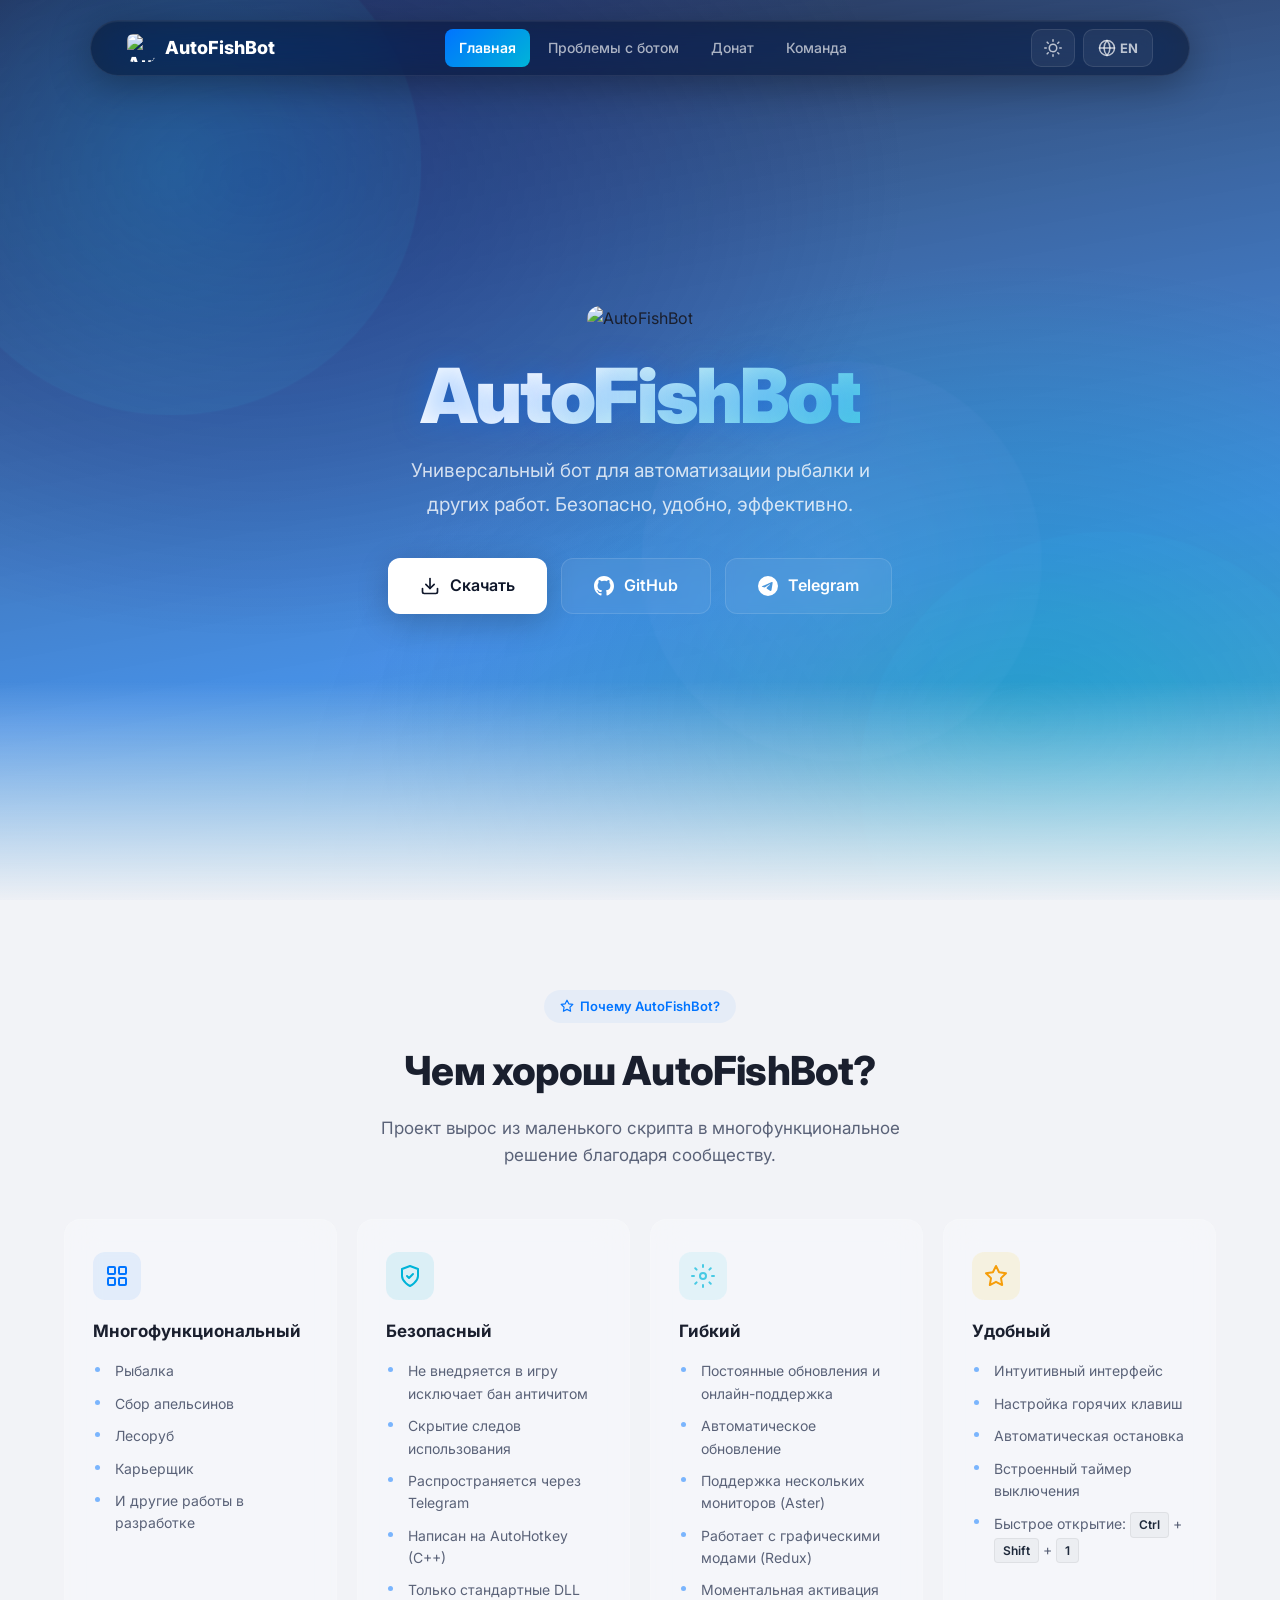
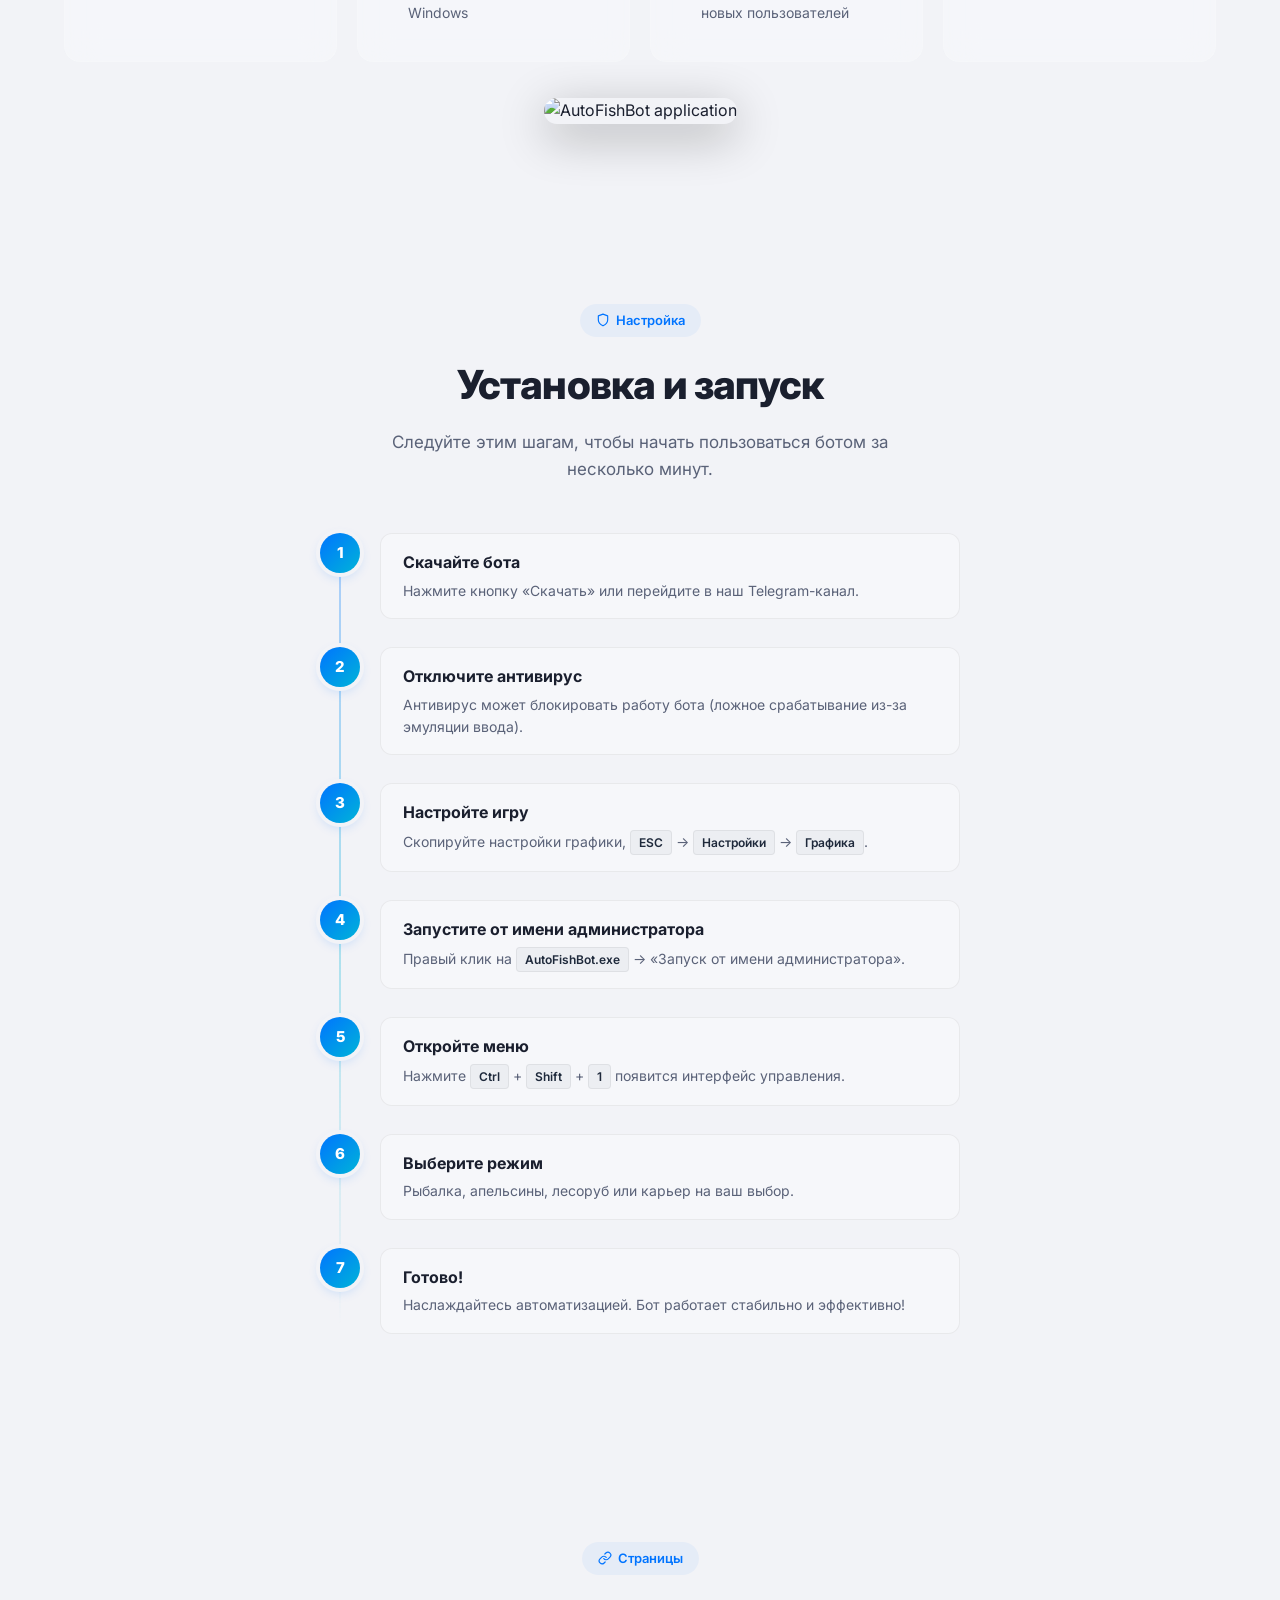
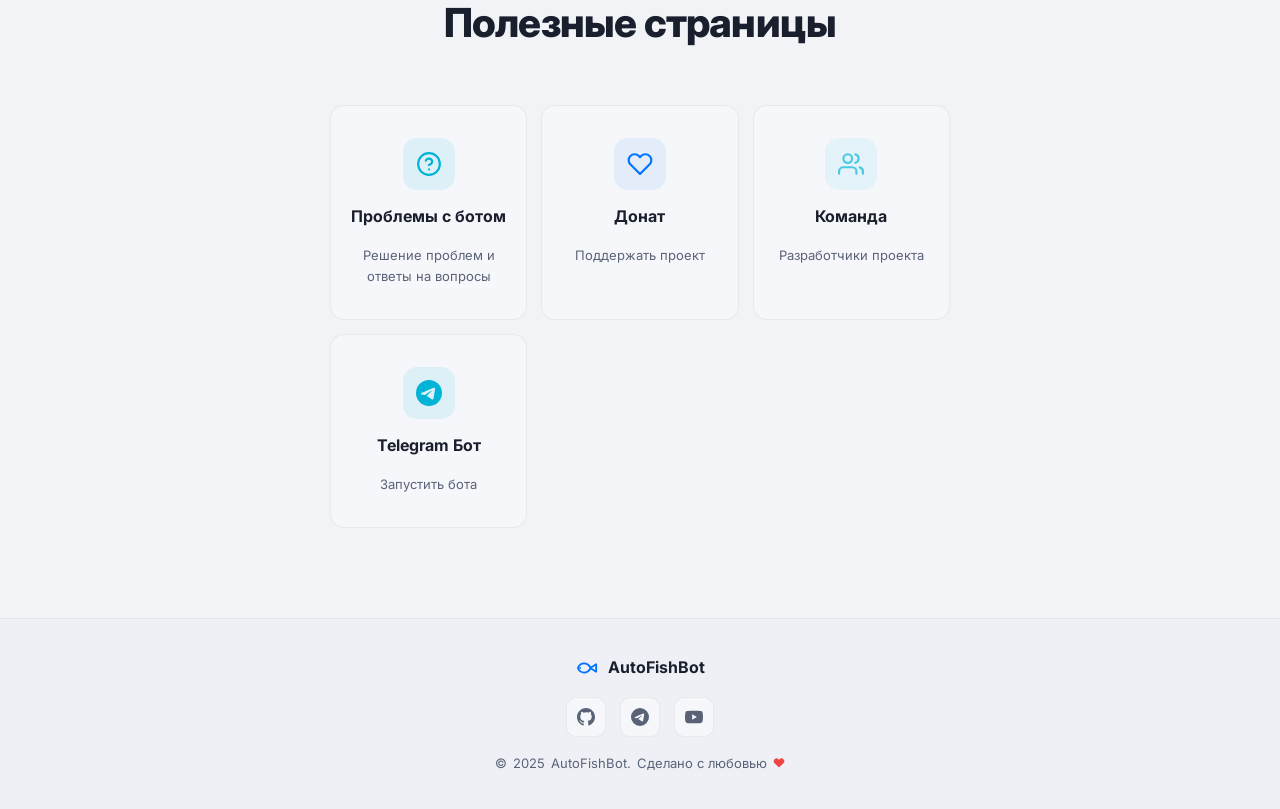
==== commit 22b25939: "index.html" ====
--- a/index.html
+++ b/index.html
@@ -277,7 +277,7 @@
           <svg viewBox="0 0 24 24" fill="currentColor" style="width:18px;height:18px"><path d="M23.498 6.186a3.016 3.016 0 0 0-2.122-2.136C19.505 3.545 12 3.545 12 3.545s-7.505 0-9.377.505A3.017 3.017 0 0 0 .502 6.186C0 8.07 0 12 0 12s0 3.93.502 5.814a3.016 3.016 0 0 0 2.122 2.136c1.871.505 9.376.505 9.376.505s7.505 0 9.377-.505a3.015 3.015 0 0 0 2.122-2.136C24 15.93 24 12 24 12s0-3.93-.502-5.814zM9.545 15.568V8.432L15.818 12l-6.273 3.568z"/></svg>
         </a>
       </div>
-      <p class="footer-copy">&copy; <span data-key="footer_year">2025</span> AutoFishBot. <span data-key="footer_text">Made with love</span> <svg viewBox="0 0 24 24" fill="currentColor" style="width:12px;height:12px;display:inline;vertical-align:middle;color:#ef4444"><path d="M20.84 4.61a5.5 5.5 0 0 0-7.78 0L12 5.67l-1.06-1.06a5.5 5.5 0 0 0-7.78 7.78l1.06 1.06L12 21.23l7.78-7.78 1.06-1.06a5.5 5.5 0 0 0 0-7.78z"/></svg></p>
+      <p class="footer-copy">&copy; <span data-key="footer_year">2026</span> AutoFishBot. <span data-key="footer_text">Made with love</span> <svg viewBox="0 0 24 24" fill="currentColor" style="width:12px;height:12px;display:inline;vertical-align:middle;color:#ef4444"><path d="M20.84 4.61a5.5 5.5 0 0 0-7.78 0L12 5.67l-1.06-1.06a5.5 5.5 0 0 0-7.78 7.78l1.06 1.06L12 21.23l7.78-7.78 1.06-1.06a5.5 5.5 0 0 0 0-7.78z"/></svg></p>
     </div>
   </div>
 </footer>
